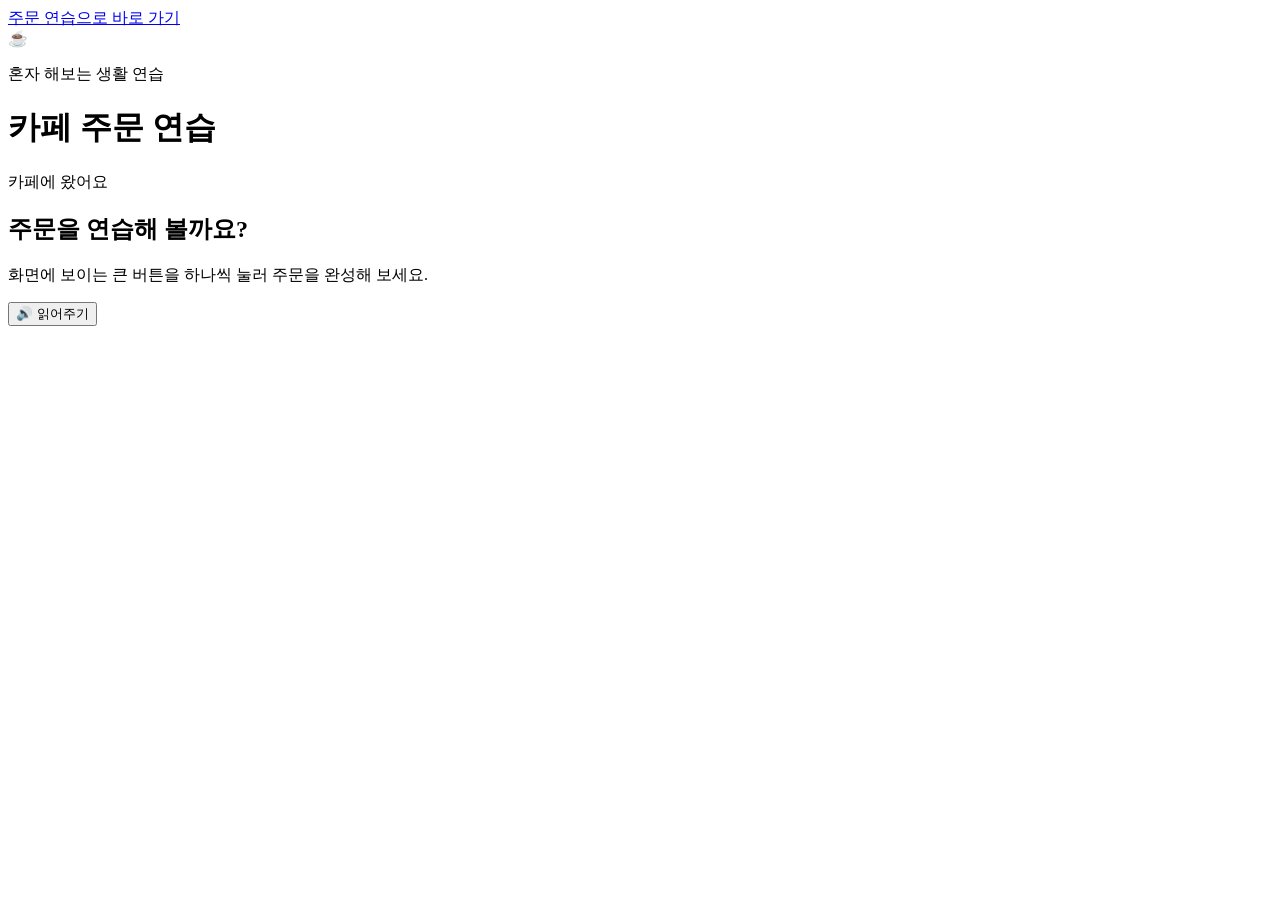
==== index.html @ 25fdc900 "feat: add cafe ordering practice app shell" ====
<!doctype html>
<html lang="ko">
<head>
  <meta charset="utf-8">
  <meta name="viewport" content="width=device-width, initial-scale=1">
  <meta name="theme-color" content="#2f5d50">
  <meta name="description" content="카페에서 음료를 고르고 주문하는 과정을 혼자 연습하는 웹사이트">
  <title>카페 주문 연습</title>
  <link rel="stylesheet" href="style.css">
</head>
<body>
  <a class="skip-link" href="#main-content">주문 연습으로 바로 가기</a>

  <header class="site-header">
    <div class="brand" aria-label="카페 주문 연습">
      <span class="brand-mark" aria-hidden="true">☕</span>
      <div>
        <p class="brand-kicker">혼자 해보는 생활 연습</p>
        <h1>카페 주문 연습</h1>
      </div>
    </div>
    <button class="utility-button" id="resetButton" type="button" hidden>
      <span aria-hidden="true">↺</span> 처음부터
    </button>
  </header>

  <main id="main-content" class="app-shell">
    <section class="practice-panel" aria-labelledby="screenTitle">
      <div class="progress-wrap" id="progressWrap" hidden>
        <div class="progress-topline">
          <span id="stepLabel">1단계 / 4단계</span>
          <span id="stepName">음료 고르기</span>
        </div>
        <div class="progress-track" aria-hidden="true">
          <div class="progress-bar" id="progressBar"></div>
        </div>
      </div>

      <div class="screen-heading">
        <div>
          <p class="eyebrow" id="eyebrow">카페에 왔어요</p>
          <h2 id="screenTitle">주문을 연습해 볼까요?</h2>
          <p class="screen-help" id="screenHelp">화면에 보이는 큰 버튼을 하나씩 눌러 주문을 완성해 보세요.</p>
        </div>
        <button class="listen-button" id="listenButton" type="button" aria-label="현재 화면 안내를 소리 내어 읽기">
          <span aria-hidden="true">🔊</span>
          <span>읽어주기</span>
        </button>
      </div>

      <div id="screenContent" class="screen-content"></div>
      <p class="status-message" id="statusMessage" role="status" aria-live="polite"></p>

      <div class="navigation-row" id="navigationRow" hidden>
        <button class="secondary-button" id="backButton" type="button">
          <span aria-hidden="true">←</span> 이전
        </button>
        <button class="primary-button" id="nextButton" type="button">
          다음 <span aria-hidden="true">→</span>
        </button>
      </div>
    </section>

    <aside class="order-summary" id="orderSummary" aria-labelledby="summaryTitle" hidden>
      <div class="summary-heading">
        <div>
          <p class="summary-kicker">내가 고른 내용</p>
          <h2 id="summaryTitle">주문표</h2>
        </div>
        <span class="summary-icon" aria-hidden="true">🧾</span>
      </div>
      <div id="summaryContent" class="summary-content"></div>
    </aside>
  </main>

  <div class="modal-backdrop" id="resetModal" hidden>
    <section class="modal" role="dialog" aria-modal="true" aria-labelledby="resetModalTitle" aria-describedby="resetModalText">
      <div class="modal-icon" aria-hidden="true">↺</div>
      <h2 id="resetModalTitle">처음부터 다시 할까요?</h2>
      <p id="resetModalText">지금까지 고른 내용이 모두 지워져요.</p>
      <div class="modal-actions">
        <button class="secondary-button" id="cancelResetButton" type="button">계속하기</button>
        <button class="danger-button" id="confirmResetButton" type="button">처음부터 하기</button>
      </div>
    </section>
  </div>

  <noscript>
    <div class="noscript-message">이 주문 연습은 자바스크립트가 켜져 있어야 사용할 수 있습니다.</div>
  </noscript>

  <script src="script.js"></script>
</body>
</html>
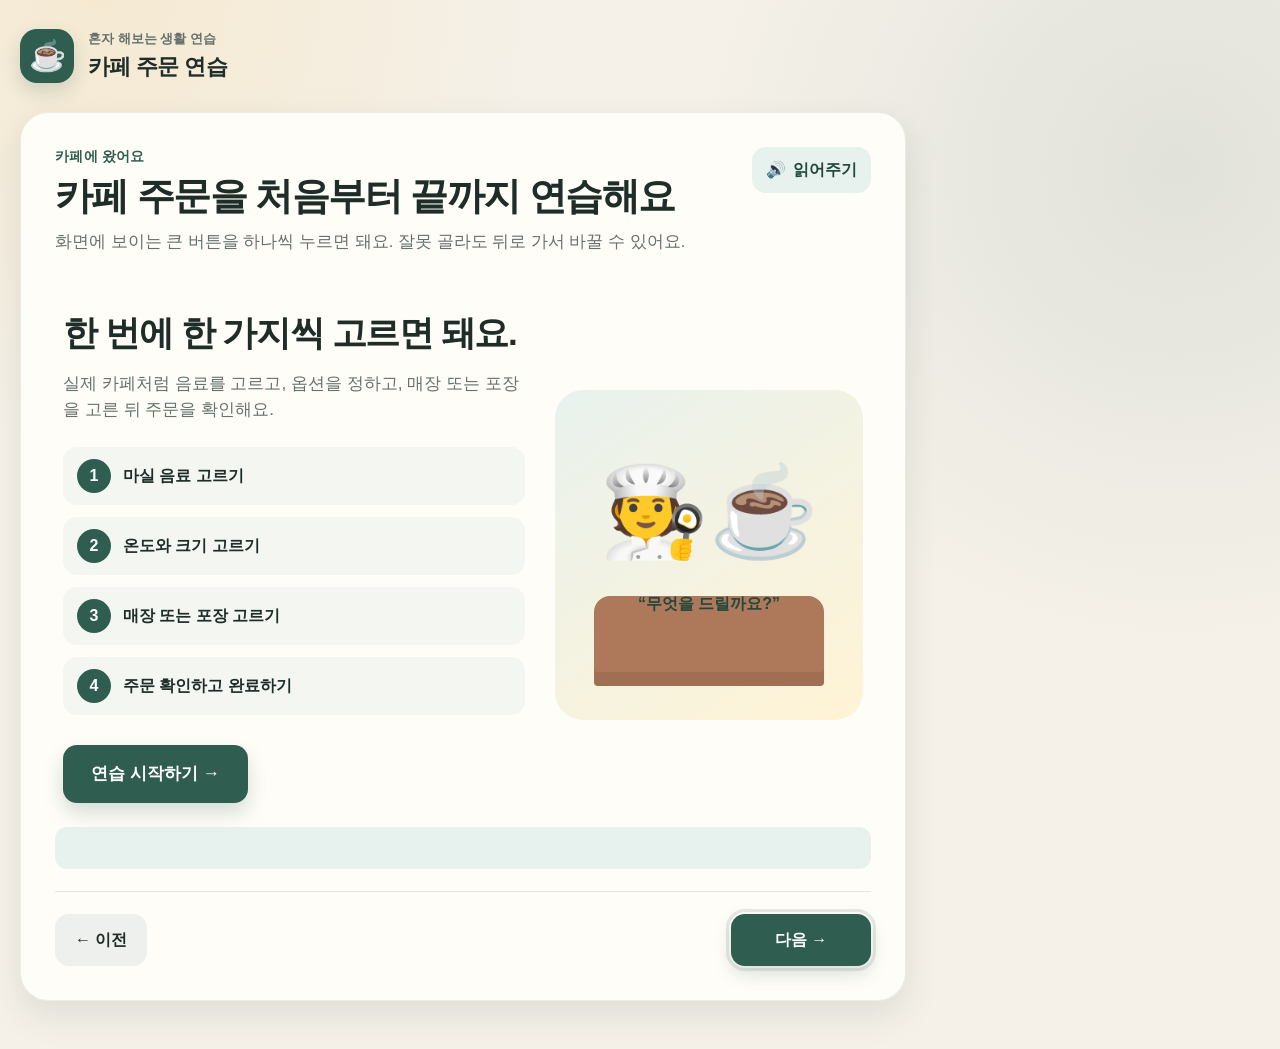
==== commit 4dbadefd: "feat(v2): update page guidance and styles" ====
--- a/index.html
+++ b/index.html
@@ -7,6 +7,7 @@
   <meta name="description" content="카페에서 음료를 고르고 주문하는 과정을 혼자 연습하는 웹사이트">
   <title>카페 주문 연습</title>
   <link rel="stylesheet" href="style.css">
+  <link rel="stylesheet" href="v2-overrides.css">
 </head>
 <body>
   <a class="skip-link" href="#main-content">주문 연습으로 바로 가기</a>
@@ -39,8 +40,8 @@
       <div class="screen-heading">
         <div>
           <p class="eyebrow" id="eyebrow">카페에 왔어요</p>
-          <h2 id="screenTitle">주문을 연습해 볼까요?</h2>
-          <p class="screen-help" id="screenHelp">화면에 보이는 큰 버튼을 하나씩 눌러 주문을 완성해 보세요.</p>
+          <h2 id="screenTitle">카페 주문을 처음부터 끝까지 연습해요</h2>
+          <p class="screen-help" id="screenHelp">화면에 보이는 큰 버튼을 하나씩 누르면 돼요. 잘못 골라도 뒤로 가서 바꿀 수 있어요.</p>
         </div>
         <button class="listen-button" id="listenButton" type="button" aria-label="현재 화면 안내를 소리 내어 읽기">
           <span aria-hidden="true">🔊</span>
--- a/style.css
+++ b/style.css
@@ -0,0 +1,330 @@
+:root {
+  --bg: #f5f1e9;
+  --surface: #fffdf8;
+  --surface-strong: #ffffff;
+  --ink: #1f2d28;
+  --muted: #64716c;
+  --line: #d9ddd8;
+  --brand: #2f5d50;
+  --brand-dark: #22483e;
+  --brand-soft: #e7f1ed;
+  --accent: #f4b942;
+  --accent-soft: #fff4d8;
+  --danger: #b34337;
+  --danger-soft: #fbe9e6;
+  --shadow: 0 14px 36px rgba(31, 45, 40, 0.10);
+  --radius-lg: 28px;
+  --radius-md: 18px;
+  --radius-sm: 12px;
+  --focus: 0 0 0 4px rgba(47, 93, 80, 0.22);
+}
+
+* { box-sizing: border-box; }
+html { font-size: 16px; }
+body {
+  margin: 0;
+  min-width: 320px;
+  min-height: 100vh;
+  color: var(--ink);
+  background:
+    radial-gradient(circle at 8% 0%, rgba(244, 185, 66, 0.14), transparent 28rem),
+    radial-gradient(circle at 92% 16%, rgba(47, 93, 80, 0.10), transparent 30rem),
+    var(--bg);
+  font-family: -apple-system, BlinkMacSystemFont, "Segoe UI", "Apple SD Gothic Neo", "Noto Sans KR", Arial, sans-serif;
+  line-height: 1.5;
+}
+button { font: inherit; }
+button, [role="button"] { -webkit-tap-highlight-color: transparent; }
+button:focus-visible, a:focus-visible { outline: none; box-shadow: var(--focus); }
+.skip-link {
+  position: fixed; top: 12px; left: 12px; z-index: 1000;
+  padding: 10px 14px; color: white; background: var(--brand-dark);
+  border-radius: 10px; transform: translateY(-150%);
+}
+.skip-link:focus { transform: translateY(0); }
+.site-header {
+  width: min(1240px, calc(100% - 40px)); margin: 0 auto; min-height: 112px;
+  display: flex; align-items: center; justify-content: space-between; gap: 24px;
+}
+.brand { display: flex; align-items: center; gap: 14px; }
+.brand-mark {
+  width: 54px; height: 54px; display: grid; place-items: center; border-radius: 17px;
+  background: var(--brand); color: white; font-size: 30px;
+  box-shadow: 0 8px 18px rgba(47, 93, 80, 0.18);
+}
+.brand-kicker, .brand h1, .eyebrow, .screen-help, .summary-kicker, .summary-heading h2,
+.status-message, .option-title, .option-note, .menu-name, .menu-description, .choice-label,
+.choice-sub, .choice-price, .review-label, .review-value, .complete-sub, .complete-total,
+.practice-line, .tip-box p, .step-note { margin: 0; }
+.brand-kicker { font-size: 0.82rem; font-weight: 800; color: var(--muted); }
+.brand h1 { margin-top: 2px; font-size: 1.38rem; letter-spacing: -0.03em; }
+.utility-button, .listen-button, .secondary-button, .primary-button, .danger-button,
+.edit-button, .start-button, .quantity-button {
+  border: 0; border-radius: 14px; cursor: pointer; font-weight: 800;
+  transition: transform 120ms ease, box-shadow 120ms ease, background 120ms ease;
+}
+.utility-button:hover, .listen-button:hover, .secondary-button:hover, .primary-button:hover,
+.danger-button:hover, .edit-button:hover, .start-button:hover, .quantity-button:hover { transform: translateY(-1px); }
+.utility-button {
+  padding: 12px 16px; color: var(--brand-dark); background: rgba(255,255,255,0.72);
+  border: 1px solid rgba(47,93,80,0.14);
+}
+.app-shell {
+  width: min(1240px, calc(100% - 40px)); margin: 0 auto 48px;
+  display: grid; grid-template-columns: minmax(0, 1fr) 330px; gap: 24px; align-items: start;
+}
+.practice-panel, .order-summary {
+  background: rgba(255, 253, 248, 0.96); border: 1px solid rgba(47, 93, 80, 0.10);
+  box-shadow: var(--shadow);
+}
+.practice-panel { min-height: 690px; padding: 34px; border-radius: var(--radius-lg); }
+.order-summary { position: sticky; top: 24px; padding: 24px; border-radius: 22px; }
+.progress-wrap { margin-bottom: 28px; }
+.progress-topline {
+  display: flex; justify-content: space-between; gap: 12px; margin-bottom: 10px;
+  color: var(--muted); font-size: 0.92rem; font-weight: 800;
+}
+.progress-track { height: 12px; overflow: hidden; border-radius: 999px; background: #e8e9e5; }
+.progress-bar {
+  width: 25%; height: 100%; border-radius: inherit; background: var(--brand);
+  transition: width 220ms ease;
+}
+.screen-heading {
+  display: flex; align-items: flex-start; justify-content: space-between; gap: 24px; margin-bottom: 28px;
+}
+.eyebrow, .summary-kicker {
+  margin-bottom: 6px; color: var(--brand); font-size: 0.85rem; font-weight: 900; letter-spacing: 0.02em;
+}
+.screen-heading h2 {
+  margin: 0; font-size: clamp(1.7rem, 3vw, 2.35rem); line-height: 1.23; letter-spacing: -0.04em;
+}
+.screen-heading h2:focus { outline: none; }
+.screen-help { max-width: 680px; margin-top: 10px; color: var(--muted); font-size: 1.04rem; }
+.listen-button {
+  flex: 0 0 auto; display: inline-flex; align-items: center; gap: 7px; padding: 11px 14px;
+  color: var(--brand-dark); background: var(--brand-soft);
+}
+.screen-content { min-height: 410px; }
+.welcome-card {
+  min-height: 430px; display: grid; grid-template-columns: minmax(0, 1.2fr) minmax(240px, 0.8fr);
+  gap: 30px; align-items: center; padding: 24px 8px 8px;
+}
+.welcome-copy h3 { margin: 0 0 12px; font-size: clamp(1.55rem, 3vw, 2.2rem); letter-spacing: -0.04em; }
+.welcome-copy > p { margin: 0; max-width: 590px; color: var(--muted); font-size: 1.08rem; }
+.practice-points { display: grid; gap: 12px; margin: 24px 0 30px; }
+.practice-point {
+  display: flex; align-items: center; gap: 12px; padding: 12px 14px;
+  border-radius: 14px; background: #f4f6f2; font-weight: 800;
+}
+.point-number {
+  width: 34px; height: 34px; flex: 0 0 34px; display: grid; place-items: center;
+  border-radius: 50%; color: white; background: var(--brand);
+}
+.start-button {
+  min-height: 58px; padding: 0 28px; color: white; background: var(--brand);
+  box-shadow: 0 10px 20px rgba(47, 93, 80, 0.20); font-size: 1.08rem;
+}
+.start-button:hover { background: var(--brand-dark); }
+.counter-illustration {
+  position: relative; min-height: 330px; display: grid; place-items: center; overflow: hidden;
+  border-radius: 28px; background: linear-gradient(145deg, #e9f2ee, #fff3d5);
+}
+.counter-illustration::before {
+  content: ""; position: absolute; width: 230px; height: 90px; bottom: 34px;
+  border-radius: 16px 16px 4px 4px; background: #ad795a;
+  box-shadow: inset 0 -14px 0 rgba(89,57,40,0.15);
+}
+.counter-scene { position: relative; z-index: 1; transform: translateY(-24px); text-align: center; }
+.counter-scene .big-emoji { font-size: 5.5rem; }
+.counter-scene p { margin: 14px 0 0; color: var(--brand-dark); font-weight: 900; }
+.menu-grid { display: grid; grid-template-columns: repeat(3, minmax(0, 1fr)); gap: 15px; }
+.menu-card, .choice-card {
+  width: 100%; min-width: 0; border: 2px solid transparent; cursor: pointer; color: inherit;
+  background: var(--surface-strong); box-shadow: 0 5px 18px rgba(31, 45, 40, 0.07);
+  transition: border 120ms ease, transform 120ms ease, box-shadow 120ms ease, background 120ms ease;
+}
+.menu-card {
+  min-height: 205px; padding: 20px; display: flex; flex-direction: column; align-items: stretch;
+  text-align: left; border-radius: 20px;
+}
+.menu-card:hover, .choice-card:hover { transform: translateY(-2px); box-shadow: 0 10px 24px rgba(31, 45, 40, 0.10); }
+.menu-card[aria-pressed="true"], .choice-card[aria-pressed="true"] {
+  border-color: var(--brand); background: var(--brand-soft); box-shadow: 0 0 0 3px rgba(47, 93, 80, 0.10);
+}
+.menu-top { display: flex; align-items: flex-start; justify-content: space-between; gap: 10px; }
+.menu-emoji {
+  width: 56px; height: 56px; display: grid; place-items: center; border-radius: 17px;
+  background: #f7f3eb; font-size: 2.1rem;
+}
+.menu-tag {
+  padding: 5px 8px; border-radius: 999px; color: var(--muted); background: #f0f2ef;
+  font-size: 0.72rem; font-weight: 900;
+}
+.menu-name { margin-top: 14px; font-size: 1.08rem; font-weight: 900; }
+.menu-description { margin-top: 4px; min-height: 42px; color: var(--muted); font-size: 0.88rem; }
+.menu-price { margin-top: auto; padding-top: 12px; color: var(--brand-dark); font-size: 1.04rem; font-weight: 900; }
+.selection-section + .selection-section { margin-top: 28px; }
+.option-title { margin-bottom: 10px; font-size: 1.08rem; font-weight: 900; }
+.option-note { margin: -4px 0 12px; color: var(--muted); font-size: 0.9rem; }
+.choice-grid { display: grid; grid-template-columns: repeat(2, minmax(0, 1fr)); gap: 12px; }
+.choice-grid.three { grid-template-columns: repeat(3, minmax(0, 1fr)); }
+.choice-card {
+  min-height: 92px; display: flex; align-items: center; gap: 15px; padding: 16px;
+  text-align: left; border-radius: 17px;
+}
+.choice-icon {
+  width: 50px; height: 50px; flex: 0 0 50px; display: grid; place-items: center;
+  border-radius: 15px; background: #f4f2ec; font-size: 1.7rem;
+}
+.choice-copy { min-width: 0; }
+.choice-label { display: block; font-weight: 900; }
+.choice-sub, .choice-price { display: block; margin-top: 3px; color: var(--muted); font-size: 0.86rem; font-weight: 700; }
+.quantity-box {
+  min-height: 90px; display: flex; align-items: center; justify-content: space-between; gap: 18px;
+  padding: 16px 18px; border: 1px solid var(--line); border-radius: 17px; background: var(--surface-strong);
+}
+.quantity-copy strong { display: block; }
+.quantity-copy span { color: var(--muted); font-size: 0.88rem; }
+.quantity-controls { display: flex; align-items: center; gap: 10px; }
+.quantity-button {
+  width: 46px; height: 46px; color: var(--brand-dark); background: var(--brand-soft); font-size: 1.35rem;
+}
+.quantity-button:disabled { opacity: 0.38; cursor: not-allowed; transform: none; }
+.quantity-value { min-width: 34px; text-align: center; font-size: 1.18rem; font-weight: 900; }
+.step-note {
+  margin-top: 18px; padding: 12px 14px; border-left: 4px solid var(--accent);
+  border-radius: 10px; background: var(--accent-soft); color: #69531e; font-size: 0.91rem; font-weight: 700;
+}
+.review-card { overflow: hidden; border: 1px solid var(--line); border-radius: 20px; background: white; }
+.review-row {
+  display: grid; grid-template-columns: 126px minmax(0, 1fr) auto; gap: 12px;
+  align-items: center; padding: 15px 18px;
+}
+.review-row + .review-row { border-top: 1px solid #eceeea; }
+.review-label { color: var(--muted); font-size: 0.9rem; font-weight: 800; }
+.review-value { font-weight: 900; }
+.edit-button { padding: 8px 11px; color: var(--brand-dark); background: var(--brand-soft); font-size: 0.84rem; }
+.total-row {
+  display: flex; justify-content: space-between; align-items: center; gap: 18px; margin-top: 14px;
+  padding: 17px 18px; border-radius: 16px; background: #f3f5f2; font-weight: 900;
+}
+.total-price { font-size: 1.26rem; color: var(--brand-dark); }
+.practice-script { margin-top: 22px; padding: 20px; border-radius: 18px; background: var(--accent-soft); }
+.practice-script strong { display: block; margin-bottom: 8px; color: #684e16; }
+.practice-line { font-size: 1.07rem; font-weight: 900; line-height: 1.7; }
+.status-message { min-height: 24px; margin-top: 14px; color: var(--danger); font-size: 0.9rem; font-weight: 800; }
+.navigation-row {
+  display: flex; justify-content: space-between; gap: 14px; margin-top: 22px; padding-top: 22px;
+  border-top: 1px solid #e4e7e2;
+}
+.secondary-button, .primary-button, .danger-button { min-height: 52px; padding: 0 20px; }
+.secondary-button { color: var(--ink); background: #edf0ec; }
+.primary-button {
+  min-width: 140px; color: white; background: var(--brand); box-shadow: 0 8px 18px rgba(47, 93, 80, 0.18);
+}
+.primary-button:hover { background: var(--brand-dark); }
+.primary-button:disabled {
+  cursor: not-allowed; color: #8a918d; background: #dcdedb; box-shadow: none; transform: none;
+}
+.danger-button { color: white; background: var(--danger); }
+.summary-heading {
+  display: flex; align-items: center; justify-content: space-between; gap: 12px;
+  padding-bottom: 16px; border-bottom: 1px solid #e6e8e3;
+}
+.summary-heading h2 { font-size: 1.35rem; }
+.summary-icon { font-size: 1.65rem; }
+.summary-content { padding-top: 14px; }
+.summary-empty { margin: 0; padding: 12px 0; color: var(--muted); font-size: 0.92rem; }
+.summary-item {
+  display: grid; grid-template-columns: 32px 1fr; gap: 10px; align-items: start; padding: 10px 0;
+}
+.summary-item + .summary-item { border-top: 1px dashed #e0e3de; }
+.summary-item-icon {
+  width: 32px; height: 32px; display: grid; place-items: center; border-radius: 10px; background: #f3f5f2;
+}
+.summary-item-label { display: block; color: var(--muted); font-size: 0.76rem; font-weight: 800; }
+.summary-item-value { display: block; margin-top: 2px; font-size: 0.92rem; font-weight: 900; }
+.summary-total {
+  display: flex; justify-content: space-between; align-items: center; gap: 10px;
+  margin-top: 12px; padding-top: 14px; border-top: 2px solid var(--ink); font-weight: 900;
+}
+.complete-wrap { min-height: 430px; display: grid; place-items: center; text-align: center; padding: 20px 0; }
+.complete-card {
+  width: min(620px, 100%); padding: 34px; border-radius: 26px;
+  background: linear-gradient(145deg, var(--brand-soft), #fff7e3);
+}
+.complete-icon {
+  width: 88px; height: 88px; margin: 0 auto 18px; display: grid; place-items: center;
+  border-radius: 50%; color: white; background: var(--brand); font-size: 2.7rem;
+}
+.complete-card h3 { margin: 0; font-size: 1.85rem; letter-spacing: -0.04em; }
+.complete-sub { margin-top: 9px; color: var(--muted); }
+.complete-total { margin-top: 18px; font-size: 1.15rem; font-weight: 900; }
+.tip-box {
+  margin-top: 18px; padding: 16px; border-radius: 15px; background: rgba(255,255,255,0.78); text-align: left;
+}
+.tip-box strong { display: block; margin-bottom: 5px; }
+.tip-box p { color: #45514d; font-size: 0.92rem; }
+.complete-actions { display: flex; justify-content: center; gap: 10px; margin-top: 22px; }
+.modal-backdrop {
+  position: fixed; inset: 0; z-index: 100; display: grid; place-items: center; padding: 24px;
+  background: rgba(20, 29, 26, 0.46);
+}
+.modal-backdrop[hidden] { display: none; }
+.modal {
+  width: min(430px, 100%); padding: 28px; border-radius: 22px; background: white;
+  box-shadow: 0 24px 60px rgba(0,0,0,0.22); text-align: center;
+}
+.modal-icon {
+  width: 58px; height: 58px; margin: 0 auto 14px; display: grid; place-items: center;
+  border-radius: 50%; background: var(--danger-soft); color: var(--danger); font-size: 1.6rem; font-weight: 900;
+}
+.modal h2 { margin: 0; font-size: 1.4rem; }
+.modal p { margin: 8px 0 0; color: var(--muted); }
+.modal-actions { display: flex; gap: 10px; margin-top: 22px; }
+.modal-actions > button { flex: 1; }
+.noscript-message {
+  position: fixed; inset: auto 20px 20px; z-index: 200; padding: 14px 16px;
+  border-radius: 12px; color: white; background: #8a2d25; text-align: center;
+}
+@media (max-width: 1040px) {
+  .app-shell { grid-template-columns: 1fr; }
+  .order-summary { position: static; order: 2; }
+  .summary-content { display: grid; grid-template-columns: repeat(2, minmax(0, 1fr)); gap: 0 22px; }
+  .summary-total { grid-column: 1 / -1; }
+  .menu-grid { grid-template-columns: repeat(2, minmax(0, 1fr)); }
+}
+@media (max-width: 760px) {
+  .site-header, .app-shell { width: min(100% - 24px, 1240px); }
+  .site-header { min-height: 92px; }
+  .brand-mark { width: 46px; height: 46px; border-radius: 14px; font-size: 25px; }
+  .brand-kicker { display: none; }
+  .brand h1 { font-size: 1.15rem; }
+  .utility-button { padding: 10px 12px; font-size: 0.88rem; }
+  .practice-panel { min-height: auto; padding: 22px; border-radius: 22px; }
+  .screen-heading { flex-direction: column; gap: 14px; }
+  .listen-button { align-self: flex-start; }
+  .welcome-card { grid-template-columns: 1fr; padding-top: 0; }
+  .counter-illustration { min-height: 220px; }
+  .counter-illustration::before { bottom: 25px; }
+  .counter-scene { transform: translateY(-12px); }
+  .counter-scene .big-emoji { font-size: 4.4rem; }
+  .menu-grid, .choice-grid, .choice-grid.three, .summary-content { grid-template-columns: 1fr; }
+  .review-row { grid-template-columns: 90px 1fr auto; }
+}
+@media (max-width: 520px) {
+  .screen-heading h2 { font-size: 1.65rem; }
+  .menu-grid { grid-template-columns: 1fr; }
+  .menu-card { min-height: 180px; }
+  .navigation-row {
+    position: sticky; bottom: 0; margin: 16px -22px -22px; padding: 14px 22px;
+    background: rgba(255,253,248,0.96); box-shadow: 0 -8px 20px rgba(31,45,40,0.06);
+  }
+  .secondary-button, .primary-button { flex: 1; }
+  .review-row { grid-template-columns: 1fr auto; }
+  .review-label { grid-column: 1 / -1; }
+  .modal-actions, .complete-actions { flex-direction: column; }
+}
+@media (prefers-reduced-motion: reduce) {
+  *, *::before, *::after { scroll-behavior: auto !important; transition: none !important; }
+}
--- a/v2-overrides.css
+++ b/v2-overrides.css
@@ -0,0 +1,83 @@
+/* Version 2 usability refinements layered on top of the Version 1 visual system. */
+.status-message {
+  min-height: 42px;
+  display: flex;
+  align-items: center;
+  margin-top: 16px;
+  padding: 10px 12px;
+  border-radius: 12px;
+  color: var(--brand-dark);
+  background: var(--brand-soft);
+}
+
+.menu-card,
+.choice-card {
+  position: relative;
+}
+
+.menu-card[aria-pressed="true"]::after,
+.choice-card[aria-pressed="true"]::after {
+  content: "✓ 선택함";
+  position: absolute;
+  top: 10px;
+  right: 10px;
+  padding: 5px 8px;
+  border-radius: 999px;
+  color: #fff;
+  background: var(--brand);
+  font-size: 0.72rem;
+  font-weight: 900;
+}
+
+.menu-card[aria-pressed="true"] .menu-tag {
+  visibility: hidden;
+}
+
+.primary-button:not(:disabled) {
+  outline: 3px solid rgba(47, 93, 80, 0.12);
+  outline-offset: 2px;
+}
+
+.review-row {
+  min-height: 64px;
+}
+
+.edit-button {
+  min-height: 40px;
+  min-width: 58px;
+}
+
+@media (max-width: 1040px) {
+  .order-summary {
+    border-width: 2px;
+  }
+
+  .summary-heading::after {
+    content: "지금까지 고른 내용을 여기서 확인해요";
+    display: block;
+    margin-top: 4px;
+    color: var(--muted);
+    font-size: 0.82rem;
+    font-weight: 700;
+  }
+}
+
+@media (min-width: 761px) and (max-width: 1040px) {
+  .practice-panel {
+    min-height: auto;
+  }
+
+  .menu-card {
+    min-height: 185px;
+  }
+
+  .choice-card {
+    min-height: 100px;
+  }
+
+  .secondary-button,
+  .primary-button,
+  .start-button {
+    min-height: 58px;
+  }
+}
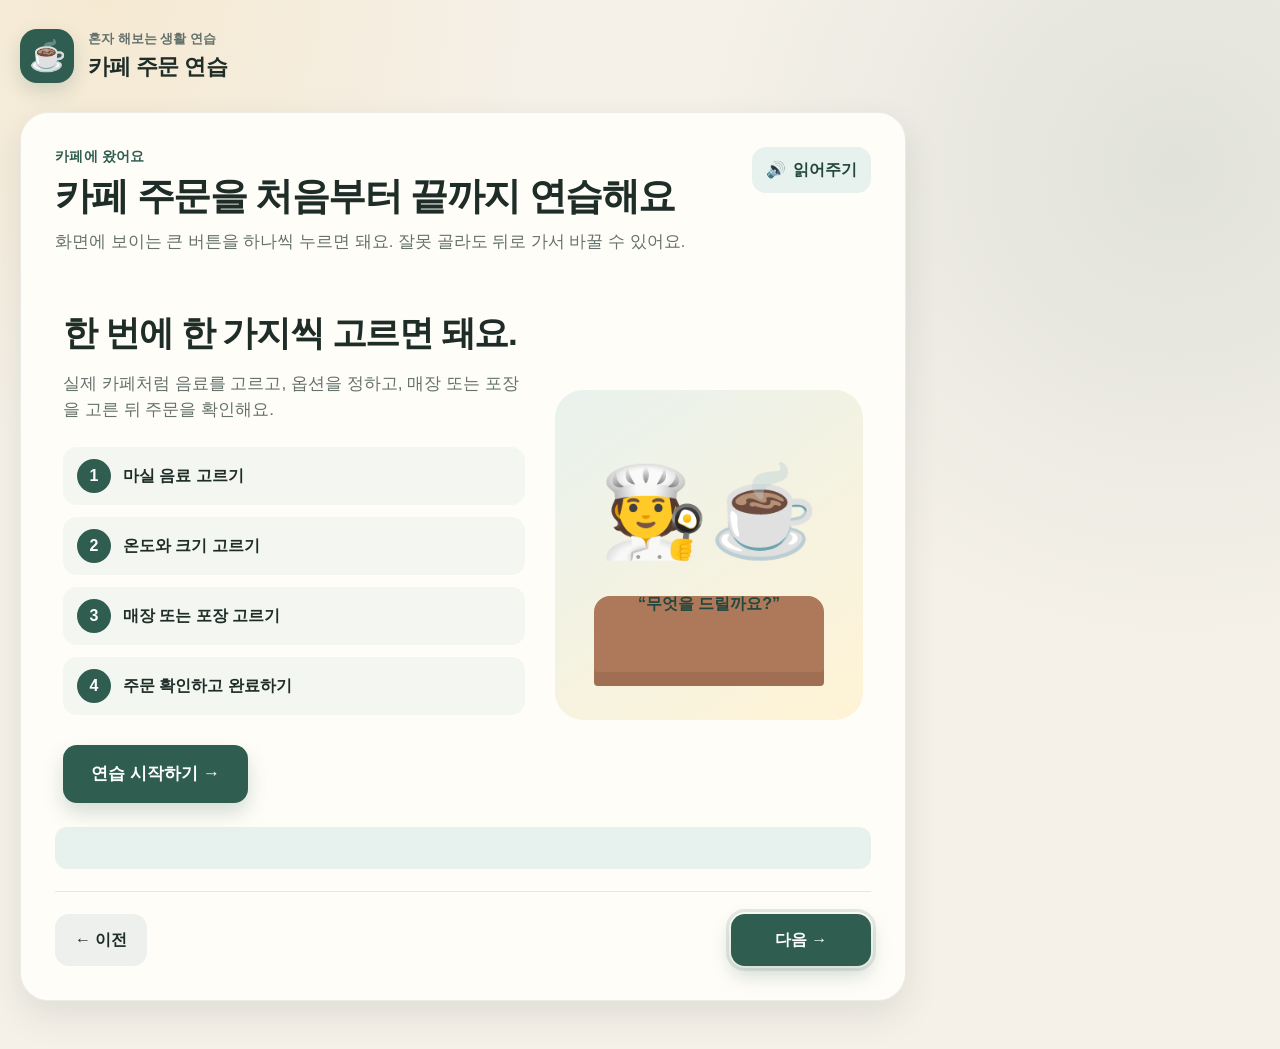
==== commit faa0d59d: "feat(v3): load Version 3 usability layer" ====
--- a/index.html
+++ b/index.html
@@ -8,6 +8,7 @@
   <title>카페 주문 연습</title>
   <link rel="stylesheet" href="style.css">
   <link rel="stylesheet" href="v2-overrides.css">
+  <link rel="stylesheet" href="v3-overrides.css">
 </head>
 <body>
   <a class="skip-link" href="#main-content">주문 연습으로 바로 가기</a>
@@ -91,5 +92,6 @@
   </noscript>
 
   <script src="script.js"></script>
+  <script src="v3.js"></script>
 </body>
 </html>
--- a/v3-overrides.css
+++ b/v3-overrides.css
@@ -0,0 +1,176 @@
+/* Version 3 usability refinements. Version 2 styles remain intact underneath. */
+.progress-wrap {
+  padding: 14px 16px;
+  border: 1px solid rgba(47, 93, 80, 0.16);
+  border-radius: 16px;
+  background: #f7faf8;
+}
+
+.progress-topline {
+  margin-bottom: 9px;
+  color: var(--ink);
+}
+
+#stepLabel {
+  color: var(--brand-dark);
+}
+
+#stepName {
+  font-weight: 900;
+}
+
+.progress-track {
+  height: 14px;
+  border: 1px solid #dfe5e1;
+  background: #edf0ed;
+}
+
+.menu-card,
+.choice-card {
+  border-color: #d9dfdb;
+}
+
+.menu-card[aria-pressed="true"],
+.choice-card[aria-pressed="true"] {
+  border-width: 3px;
+  border-color: var(--brand);
+  box-shadow: 0 0 0 3px rgba(47, 93, 80, 0.12);
+}
+
+.choice-card {
+  padding-right: 112px;
+}
+
+.choice-card[aria-pressed="true"]::after,
+.menu-card[aria-pressed="true"]::after {
+  content: "✓ 선택함";
+  letter-spacing: -0.01em;
+}
+
+.status-message {
+  gap: 9px;
+  border: 1px solid transparent;
+}
+
+.status-message::before {
+  width: 24px;
+  height: 24px;
+  flex: 0 0 24px;
+  display: grid;
+  place-items: center;
+  border-radius: 50%;
+  font-size: 0.78rem;
+  font-weight: 900;
+}
+
+.status-message[data-status="needed"] {
+  color: #6b4e16;
+  background: var(--accent-soft);
+  border-color: rgba(244, 185, 66, 0.36);
+}
+
+.status-message[data-status="needed"]::before {
+  content: "!";
+  color: #fff;
+  background: #9a6f14;
+}
+
+.status-message[data-status="ready"] {
+  color: var(--brand-dark);
+  background: var(--brand-soft);
+  border-color: rgba(47, 93, 80, 0.18);
+}
+
+.status-message[data-status="ready"]::before {
+  content: "✓";
+  color: #fff;
+  background: var(--brand);
+}
+
+.edit-return-note {
+  margin: 0 0 18px;
+  padding: 13px 15px;
+  border: 2px solid rgba(47, 93, 80, 0.18);
+  border-radius: 14px;
+  color: var(--brand-dark);
+  background: #f2f8f5;
+  font-weight: 850;
+}
+
+.review-row {
+  grid-template-columns: 140px minmax(0, 1fr) auto;
+  gap: 16px;
+  padding-block: 17px;
+}
+
+.review-value {
+  line-height: 1.55;
+}
+
+.edit-button {
+  min-height: 44px;
+  min-width: 68px;
+  border: 1px solid rgba(47, 93, 80, 0.18);
+}
+
+.primary-button:not(:disabled) {
+  box-shadow: 0 9px 20px rgba(47, 93, 80, 0.22);
+}
+
+.primary-button:disabled {
+  border: 1px solid #c9ceca;
+  color: #777f7b;
+  background: #e3e5e3;
+}
+
+@media (max-width: 1040px) {
+  .progress-wrap {
+    margin-bottom: 22px;
+  }
+
+  .order-summary {
+    margin-top: 2px;
+  }
+}
+
+@media (max-width: 760px) {
+  .choice-card {
+    padding-right: 110px;
+  }
+
+  .review-row {
+    grid-template-columns: 118px minmax(0, 1fr) auto;
+  }
+}
+
+@media (max-width: 520px) {
+  .progress-wrap {
+    padding: 12px 13px;
+  }
+
+  .progress-topline {
+    align-items: flex-start;
+    flex-direction: column;
+    gap: 2px;
+  }
+
+  .choice-card {
+    padding-right: 16px;
+    padding-top: 46px;
+  }
+
+  .choice-card[aria-pressed="true"]::after {
+    top: 10px;
+    left: 16px;
+    right: auto;
+  }
+
+  .review-row {
+    grid-template-columns: 1fr auto;
+    gap: 8px 12px;
+  }
+
+  .review-label {
+    grid-column: 1 / -1;
+  }
+}
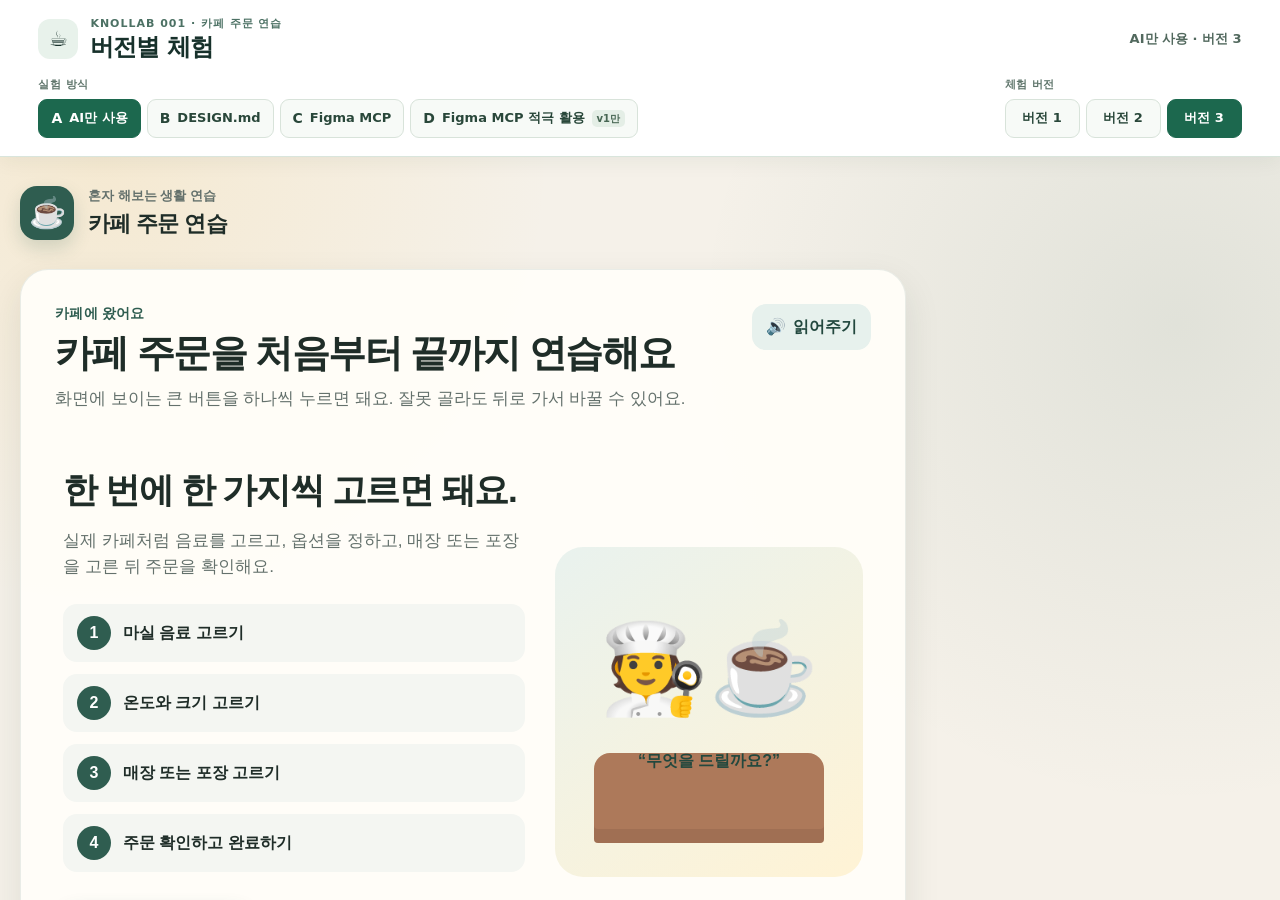
==== commit 2b2ab143: "feat: add version comparison viewer" ====
--- a/index.html
+++ b/index.html
@@ -3,95 +3,47 @@
 <head>
   <meta charset="utf-8">
   <meta name="viewport" content="width=device-width, initial-scale=1">
-  <meta name="theme-color" content="#2f5d50">
-  <meta name="description" content="카페에서 음료를 고르고 주문하는 과정을 혼자 연습하는 웹사이트">
-  <title>카페 주문 연습</title>
-  <link rel="stylesheet" href="style.css">
-  <link rel="stylesheet" href="v2-overrides.css">
-  <link rel="stylesheet" href="v3-overrides.css">
+  <meta name="theme-color" content="#172b27">
+  <meta name="description" content="카페 주문 연습의 실험별, 버전별 결과를 직접 체험해 보세요.">
+  <title>카페 주문 연습 · 실험 A</title>
+  <link rel="stylesheet" href="shell.css">
+  <script src="shell.js" defer></script>
 </head>
 <body>
-  <a class="skip-link" href="#main-content">주문 연습으로 바로 가기</a>
-
-  <header class="site-header">
-    <div class="brand" aria-label="카페 주문 연습">
-      <span class="brand-mark" aria-hidden="true">☕</span>
-      <div>
-        <p class="brand-kicker">혼자 해보는 생활 연습</p>
-        <h1>카페 주문 연습</h1>
+  <a class="skip-link" href="#experience">체험 화면으로 바로 가기</a>
+  <div class="site-shell">
+    <header class="switcher" aria-label="실험 및 버전 선택">
+      <div class="heading-row">
+        <div class="brand-mark" aria-hidden="true">☕</div>
+        <div class="heading-copy">
+          <p class="eyebrow">KNOLLAB 001 · 카페 주문 연습</p>
+          <h1>버전별 체험</h1>
+        </div>
+        <p class="current-label" id="currentLabel" aria-live="polite">AI만 사용 · 버전 3</p>
       </div>
-    </div>
-    <button class="utility-button" id="resetButton" type="button" hidden>
-      <span aria-hidden="true">↺</span> 처음부터
-    </button>
-  </header>
-
-  <main id="main-content" class="app-shell">
-    <section class="practice-panel" aria-labelledby="screenTitle">
-      <div class="progress-wrap" id="progressWrap" hidden>
-        <div class="progress-topline">
-          <span id="stepLabel">1단계 / 4단계</span>
-          <span id="stepName">음료 고르기</span>
-        </div>
-        <div class="progress-track" aria-hidden="true">
-          <div class="progress-bar" id="progressBar"></div>
-        </div>
+      <div class="switcher-grid">
+        <nav class="nav-group" aria-label="실험 선택">
+          <span class="group-label">실험 방식</span>
+          <div class="button-row experiment-row">
+            <a class="switch-link experiment-link" data-experiment="a-ai-only" href="https://luckybridge.github.io/knollab-001-a-ai-only/?version=3" aria-current="page"><span class="link-code">A</span><span>AI만 사용</span></a>
+            <a class="switch-link experiment-link" data-experiment="b-design-md" href="https://luckybridge.github.io/knollab-001-b-design-md/?version=3"><span class="link-code">B</span><span>DESIGN.md</span></a>
+            <a class="switch-link experiment-link" data-experiment="c-design-figma-mcp" href="https://luckybridge.github.io/knollab-001-c-design-figma-mcp/?version=3"><span class="link-code">C</span><span>Figma MCP</span></a>
+            <a class="switch-link experiment-link" data-experiment="d-design-figma-mcp-actively" href="https://luckybridge.github.io/knollab-001-d-design-figma-mcp-actively/?version=1" title="D 실험은 버전 1만 제공됩니다"><span class="link-code">D</span><span>Figma MCP 적극 활용</span><span class="only-one">v1만</span></a>
+          </div>
+        </nav>
+        <nav class="nav-group version-group" aria-label="버전 선택">
+          <span class="group-label">체험 버전</span>
+          <div class="button-row version-row">
+            <a class="switch-link version-link" data-version="1" href="?version=1">버전 1</a>
+            <a class="switch-link version-link" data-version="2" href="?version=2">버전 2</a>
+            <a class="switch-link version-link" data-version="3" href="?version=3" aria-current="page">버전 3</a>
+          </div>
+        </nav>
       </div>
-
-      <div class="screen-heading">
-        <div>
-          <p class="eyebrow" id="eyebrow">카페에 왔어요</p>
-          <h2 id="screenTitle">카페 주문을 처음부터 끝까지 연습해요</h2>
-          <p class="screen-help" id="screenHelp">화면에 보이는 큰 버튼을 하나씩 누르면 돼요. 잘못 골라도 뒤로 가서 바꿀 수 있어요.</p>
-        </div>
-        <button class="listen-button" id="listenButton" type="button" aria-label="현재 화면 안내를 소리 내어 읽기">
-          <span aria-hidden="true">🔊</span>
-          <span>읽어주기</span>
-        </button>
-      </div>
-
-      <div id="screenContent" class="screen-content"></div>
-      <p class="status-message" id="statusMessage" role="status" aria-live="polite"></p>
-
-      <div class="navigation-row" id="navigationRow" hidden>
-        <button class="secondary-button" id="backButton" type="button">
-          <span aria-hidden="true">←</span> 이전
-        </button>
-        <button class="primary-button" id="nextButton" type="button">
-          다음 <span aria-hidden="true">→</span>
-        </button>
-      </div>
-    </section>
-
-    <aside class="order-summary" id="orderSummary" aria-labelledby="summaryTitle" hidden>
-      <div class="summary-heading">
-        <div>
-          <p class="summary-kicker">내가 고른 내용</p>
-          <h2 id="summaryTitle">주문표</h2>
-        </div>
-        <span class="summary-icon" aria-hidden="true">🧾</span>
-      </div>
-      <div id="summaryContent" class="summary-content"></div>
-    </aside>
-  </main>
-
-  <div class="modal-backdrop" id="resetModal" hidden>
-    <section class="modal" role="dialog" aria-modal="true" aria-labelledby="resetModalTitle" aria-describedby="resetModalText">
-      <div class="modal-icon" aria-hidden="true">↺</div>
-      <h2 id="resetModalTitle">처음부터 다시 할까요?</h2>
-      <p id="resetModalText">지금까지 고른 내용이 모두 지워져요.</p>
-      <div class="modal-actions">
-        <button class="secondary-button" id="cancelResetButton" type="button">계속하기</button>
-        <button class="danger-button" id="confirmResetButton" type="button">처음부터 하기</button>
-      </div>
-    </section>
+    </header>
+    <main id="experience" class="experience" aria-label="카페 주문 연습 체험">
+      <iframe id="versionFrame" title="실험 A, 버전 3 카페 주문 연습" src="versions/v3/index.html" loading="eager" sandbox="allow-scripts" referrerpolicy="no-referrer"></iframe>
+    </main>
   </div>
-
-  <noscript>
-    <div class="noscript-message">이 주문 연습은 자바스크립트가 켜져 있어야 사용할 수 있습니다.</div>
-  </noscript>
-
-  <script src="script.js"></script>
-  <script src="v3.js"></script>
 </body>
 </html>
--- a/shell.css
+++ b/shell.css
@@ -0,0 +1,32 @@
+:root { color-scheme: light; font-family: "Pretendard", "Apple SD Gothic Neo", "Malgun Gothic", system-ui, sans-serif; color: #17312b; background: #edf3ee; }
+* { box-sizing: border-box; }
+[hidden] { display: none !important; }
+html, body { margin: 0; min-height: 100%; }
+body { min-width: 320px; }
+a { color: inherit; }
+.skip-link { position: fixed; top: -100px; left: 12px; z-index: 10; padding: 10px 14px; border-radius: 8px; color: #fff; background: #17312b; }
+.skip-link:focus { top: 12px; }
+.site-shell { display: flex; flex-direction: column; height: 100vh; height: 100dvh; min-height: 460px; }
+.switcher { z-index: 1; padding: 16px clamp(16px, 3vw, 44px) 18px; background: #fff; border-bottom: 1px solid #d9e5dc; box-shadow: 0 4px 20px rgb(20 55 39 / 6%); }
+.heading-row { display: flex; align-items: center; gap: 12px; margin-bottom: 15px; }
+.brand-mark { display: grid; place-items: center; flex: 0 0 40px; height: 40px; border-radius: 12px; font-size: 21px; background: #e8f2eb; }
+.heading-copy { min-width: 0; }
+.eyebrow { margin: 0 0 2px; color: #4c7164; font-size: 11px; font-weight: 800; letter-spacing: .09em; }
+h1 { margin: 0; font-size: clamp(19px, 2.5vw, 24px); letter-spacing: -.04em; line-height: 1.2; }
+.current-label { margin: 0 0 0 auto; color: #52695e; font-size: 13px; font-weight: 700; text-align: right; }
+.switcher-grid { display: flex; align-items: end; gap: 24px; }
+.nav-group { min-width: 0; }
+.version-group { margin-left: auto; }
+.group-label { display: block; margin-bottom: 7px; color: #60766c; font-size: 11px; font-weight: 800; letter-spacing: .04em; }
+.button-row { display: flex; flex-wrap: wrap; gap: 6px; }
+.switch-link { display: inline-flex; align-items: center; justify-content: center; gap: 7px; min-height: 39px; padding: 8px 12px; border: 1px solid #d8e3da; border-radius: 9px; background: #f7faf7; color: #29473a; font-size: 13px; font-weight: 700; line-height: 1.15; text-decoration: none; white-space: nowrap; transition: background .15s, border-color .15s, box-shadow .15s; }
+.switch-link:hover { border-color: #8fb69a; background: #eef6ef; }
+.switch-link:focus-visible { outline: 3px solid #e9b965; outline-offset: 2px; }
+.switch-link[aria-current="page"] { border-color: #1c684e; background: #1c684e; color: #fff; }
+.link-code { font-size: 14px; font-weight: 900; }
+.only-one { border-radius: 5px; padding: 3px 5px; background: #e4eee6; color: #476653; font-size: 10px; }
+.version-link { min-width: 75px; }
+.experience { display: flex; flex: 1 1 auto; min-height: 0; }
+.experience iframe { width: 100%; height: 100%; border: 0; background: #f4f7f2; }
+@media (max-width: 900px) { .switcher-grid { align-items: stretch; flex-direction: column; gap: 12px; } .version-group { margin-left: 0; } }
+@media (max-width: 600px) { .switcher { padding: 12px 14px 14px; } .heading-row { margin-bottom: 12px; } .current-label { font-size: 11px; } .experiment-row { display: grid; grid-template-columns: repeat(2, minmax(0, 1fr)); } .experiment-link { justify-content: flex-start; white-space: normal; } .version-row { display: grid; grid-template-columns: repeat(3, minmax(0, 1fr)); } .version-link { min-width: 0; } .switch-link { min-height: 42px; font-size: 12px; } }
